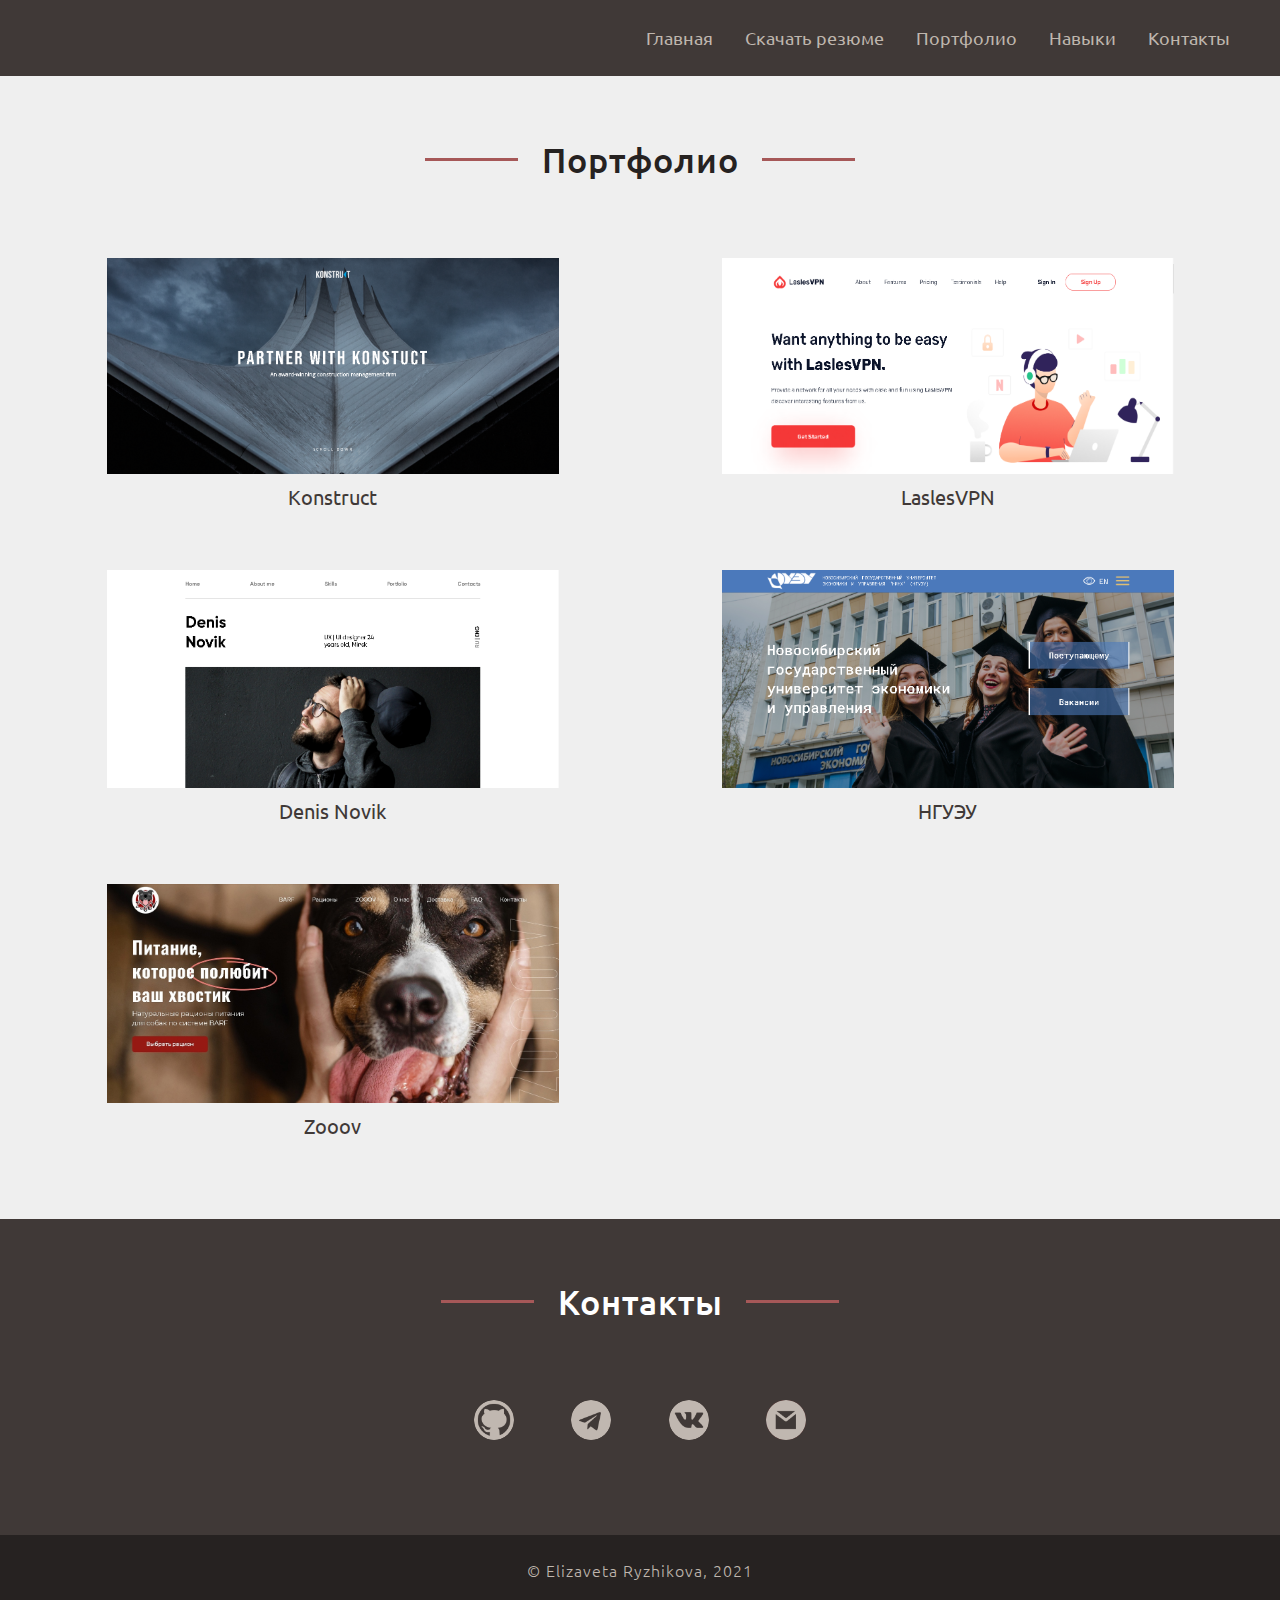
==== portfolio.html @ cae69154 "update3" ====
<!DOCTYPE html>
<html lang="en">

<head>
	<meta charset="UTF-8">
	<meta http-equiv="X-UA-Compatible" content="IE=edge">
	<meta name="viewport" content="width=device-width, initial-scale=1.0">

	<link rel="preconnect" href="https://fonts.googleapis.com">
	<link rel="preconnect" href="https://fonts.gstatic.com" crossorigin>
	<link href="https://fonts.googleapis.com/css2?family=Ubuntu:wght@300;400;500;700&display=swap" rel="stylesheet">
	<link rel="stylesheet" href="css/style.css">
	<link rel="stylesheet" href="css/portfolio.css">
	<link rel="shortcut icon" href="img/icon/icon.ico" type="image/x-icon">

	<meta property="og:title" content="Елизавета Рыжикова">
	<meta property="og:url" content="https://jelsey1967.github.io/portfolio/">
	<meta property="og:description" content="Личный сайт и портфолио">
	<meta property="og:image" content="img/bg.png">

	<script src="https://ajax.googleapis.com/ajax/libs/jquery/3.6.0/jquery.min.js"></script>

	<title>Elizaveta Ryzhikova | Portfolio</title>
</head>

<body>

	<!-- header -->
	<header class="header">
		<div class="container">
			<div class="header__body">
				<div class="header__nav">
					<a href="index.html" class="header__link">Главная</a>
					<a href="Резюме.pdf" class="header__link" download="Резюме.pdf">Скачать резюме</a>
					<a href="portfolio.html" class="header__link">Портфолио</a>
					<a href="#skills" class="header__link">Навыки</a>
					<a href="#contact" class="header__link">Контакты</a>
				</div>
				<div class="header__burger">
					<span></span>
				</div>
			</div>
		</div>
	</header>

	<section class="portfolio">
		<div class="container">
			<div class="portfolio__body">
				<h1 class="portfolio__title title">Портфолио</h1>
				<div class="portfolio__list">
					<a href="https://jelsey1967.github.io/Konstruct/" class="portfolio__item">
						<img src="img/project1.png" alt="" class="portfolio__image">
						<p class="portfolio__label">Konstruct</p>
					</a>
					<a href="https://jelsey1967.github.io/LaslesVPN/" class="portfolio__item">
						<img src="img/project2.png" alt="" class="portfolio__image">
						<p class="portfolio__label">LaslesVPN</p>
					</a>
					<a href="https://jelsey1967.github.io/DenisNovik/" class="portfolio__item">
						<img src="img/project3.png" alt="" class="portfolio__image">
						<p class="portfolio__label">Denis Novik</p>
					</a>
					<a href="https://jelsey1967.github.io/Nsuem-fqw/" class="portfolio__item">
						<img src="img/project4.png" alt="" class="portfolio__image">
						<p class="portfolio__label">НГУЭУ</p>
					</a>
					<a href="https://jelsey1967.github.io/Zooov/" class="portfolio__item">
						<img src="img/project5.jpg" alt="" class="portfolio__image">
						<p class="portfolio__label">Zooov</p>
					</a>
				</div>
			</div>
		</div>
	</section>

	<!-- footer -->
	<footer class="footer">
		<!-- contact info -->
		<div class="footer__contact contact" id="contact">
			<div class="container">
				<div class="contact__body">
					<h2 class="contact__title title">Контакты</h2>
					<div class="contact__list">
						<a href="https://github.com/jelsey1967" class="contact__link"><img src="img/icon/github.png"
								alt="github"></a>
						<a href="https://t.me/Jelsey1967" class="contact__link"><img src="img/icon/telegram.png"
								alt="telegram"></a>
						<a href="https://vk.com/drunk.rabbit" class="contact__link"><img src="img/icon/vk-social-logotype.png"
								alt="vkontacte"></a>
						<p class="contact__link gmail-link">
							<span class="gmail">elizaveta.ryzikova21@gmail.com</span>
							<img src="img/icon/gmail.png" alt="gmail">
						</p>
					</div>
				</div>
			</div>
		</div>
		<p class="footer__copyright">© Elizaveta Ryzhikova, 2021</p>
	</footer>

	<script src="script.js"></script>

</body>
</html>
---- css/style.css ----
*,
*::before,
*::after {
  margin: 0;
  padding: 0;
  text-decoration: none;
  list-style: none;
  border: none;
  outline: none;
  -webkit-box-sizing: border-box;
          box-sizing: border-box;
  font-family: "Ubuntu", sans-serif;
}

.container {
  max-width: 1180px;
  margin: 0 auto;
  height: 100%;
}

@media (max-width: 1190px) {
  .container {
    padding: 0 20px;
  }
}

.title {
  display: inline-block;
  color: #262221;
  font-weight: 500;
  font-size: calc(20px + 16 * ((100vw - 320px) / (1440 - 320)));
  letter-spacing: 1px;
  position: relative;
  height: 46px;
  margin-bottom: calc(40px + 40 * ((100vw - 320px) / (1440 - 320)));
}

.title::before {
  content: "";
  position: absolute;
  top: calc(13px + 8.5 * ((100vw - 320px) / (1440 - 320)));
  left: calc(-65px - 60 * ((100vw - 320px) / (1440 - 320)));
  width: calc(50px + 50 * ((100vw - 320px) / (1440 - 320)));
  height: 3px;
  background-color: #a65858;
}

.title::after {
  content: "";
  position: absolute;
  top: calc(13px + 8.5 * ((100vw - 320px) / (1440 - 320)));
  right: calc(-65px - 60 * ((100vw - 320px) / (1440 - 320)));
  width: calc(50px + 50 * ((100vw - 320px) / (1440 - 320)));
  height: 3px;
  background-color: #a65858;
}

.header {
  width: 100%;
  height: calc(50px + 30 * ((100vw - 320px) / (1440 - 320)));
  background-color: transparent;
  position: absolute;
  top: 0;
  left: 0;
  z-index: 10;
}

.header__body {
  width: 100%;
  height: 100%;
  display: -webkit-box;
  display: -ms-flexbox;
  display: flex;
  -webkit-box-pack: end;
      -ms-flex-pack: end;
          justify-content: flex-end;
  -webkit-box-align: center;
      -ms-flex-align: center;
          align-items: center;
}

.header__link {
  font-size: 18px;
  font-weight: 400;
  color: #bfb6ae;
  padding-bottom: 2px;
  -webkit-transition: all 0.2s ease;
  transition: all 0.2s ease;
}

.header__link:hover {
  color: #a65858;
  border-bottom: 1px solid #a65858;
}

.header__link + .header__link {
  margin-left: 28px;
}

.header__burger {
  display: none;
  cursor: pointer;
}

.header__burger.active::before {
  -webkit-transform: rotate(45deg);
          transform: rotate(45deg);
  top: 9px;
  background-color: #403937;
}

.header__burger.active::after {
  -webkit-transform: rotate(-45deg);
          transform: rotate(-45deg);
  bottom: 9px;
  background-color: #403937;
}

.header__burger.active span {
  -webkit-transform: scale(0);
          transform: scale(0);
  background-color: #403937;
}

@media (max-width: 767px) {
  body.lock {
    overflow: hidden;
  }
  .header__burger {
    display: block;
    position: relative;
    height: 20px;
    width: 30px;
    z-index: 4;
  }
  .header__burger::before,
  .header__burger::after {
    content: "";
    background-color: #fff;
    position: absolute;
    width: 100%;
    height: 2px;
    left: 0;
    -webkit-transition: all 0.5s ease 0s;
    transition: all 0.5s ease 0s;
  }
  .header__burger::before {
    top: 0;
  }
  .header__burger::after {
    bottom: 0;
  }
  .header__burger span {
    position: absolute;
    background-color: #fff;
    height: 2px;
    width: 100%;
    left: 0;
    top: 9px;
    -webkit-transition: all 0.5s ease 0s;
    transition: all 0.5s ease 0s;
  }
  .header__nav {
    display: -webkit-box;
    display: -ms-flexbox;
    display: flex;
    -webkit-box-orient: vertical;
    -webkit-box-direction: normal;
        -ms-flex-direction: column;
            flex-direction: column;
    -webkit-box-pack: center;
        -ms-flex-pack: center;
            justify-content: center;
    position: fixed;
    top: 0;
    right: -100%;
    width: 100%;
    height: 100%;
    overflow: auto;
    background-color: #efefef;
    padding: 70px 10px 20px 10px;
    -webkit-transition: all 1s;
    transition: all 1s;
  }
  .header__nav.active {
    right: 0;
  }
  .header__link + .header__link {
    margin-left: 0;
  }
  .header__link {
    color: #262221;
    font-size: 25px;
    margin: 0 0 40px 0;
  }
}

.main {
  background-image: url("../img/bg.jpg");
  background-size: cover;
  background-position: top;
  background-repeat: no-repeat;
  height: 100vh;
  z-index: 1;
}

.main__body {
  height: 100%;
  width: 100%;
  display: -webkit-box;
  display: -ms-flexbox;
  display: flex;
  -webkit-box-orient: vertical;
  -webkit-box-direction: normal;
      -ms-flex-direction: column;
          flex-direction: column;
  -webkit-box-pack: center;
      -ms-flex-pack: center;
          justify-content: center;
  position: relative;
}

.main__title {
  color: #fff;
  font-size: calc(30px + 18 * ((100vw - 320px) / (1440 - 320)));
  font-weight: 700;
  letter-spacing: 1px;
  margin-bottom: 16px;
}

.main__subtitle {
  color: #bfb6ae;
  font-size: calc(20px + 4 * ((100vw - 320px) / (1440 - 320)));
  font-weight: 500;
  letter-spacing: 1px;
  margin-bottom: 50px;
}

.main__buttons {
  display: -webkit-box;
  display: -ms-flexbox;
  display: flex;
}

@media (max-width: 425px) {
  .main__buttons {
    -webkit-box-orient: vertical;
    -webkit-box-direction: normal;
        -ms-flex-direction: column;
            flex-direction: column;
  }
}

.main__button {
  width: 243px;
  height: 70px;
  border-radius: 50px;
  border: 2px solid #a65858;
  display: -webkit-box;
  display: -ms-flexbox;
  display: flex;
  -webkit-box-align: center;
      -ms-flex-align: center;
          align-items: center;
  -webkit-box-pack: center;
      -ms-flex-pack: center;
          justify-content: center;
  font-size: 18px;
  font-weight: 400;
  letter-spacing: 1px;
  color: #fff;
  -webkit-transition: all 0.2s;
  transition: all 0.2s;
}

@media (max-width: 425px) {
  .main__button {
    width: 100%;
  }
}

.main__contact-button {
  margin-right: 39px;
}

.main__contact-button:hover {
  background-color: #a65858;
}

@media (max-width: 425px) {
  .main__contact-button {
    margin: 0 0 15px 0;
  }
}

.main__portfolio-button {
  background-color: #a65858;
}

.main__scroll-down {
  position: absolute;
  bottom: 50px;
  left: 45%;
  width: 40px;
  height: 40px;
  opacity: 0.5;
  -webkit-transition: opacity 0.2s;
  transition: opacity 0.2s;
}

.main__scroll-down:hover {
  opacity: 1;
}

.main__scroll-down img {
  width: 100%;
  height: 100%;
}

.works {
  background-color: #efefef;
  padding: 62px 0 22px 0;
}

.works__body {
  display: -webkit-box;
  display: -ms-flexbox;
  display: flex;
  -webkit-box-orient: vertical;
  -webkit-box-direction: normal;
      -ms-flex-direction: column;
          flex-direction: column;
  -webkit-box-align: center;
      -ms-flex-align: center;
          align-items: center;
}

.works__list {
  width: 100%;
  display: -webkit-box;
  display: -ms-flexbox;
  display: flex;
  -webkit-box-pack: center;
      -ms-flex-pack: center;
          justify-content: center;
  margin-bottom: 63px;
}

@media (max-width: 500px) {
  .works__list {
    -webkit-box-orient: vertical;
    -webkit-box-direction: normal;
        -ms-flex-direction: column;
            flex-direction: column;
    -webkit-box-align: center;
        -ms-flex-align: center;
            align-items: center;
    -webkit-box-pack: center;
        -ms-flex-pack: center;
            justify-content: center;
  }
}

.works__project {
  width: calc(200px + 150 * ((100vw - 768px) / (1440 - 768)));
  height: calc(200px + 150 * ((100vw - 768px) / (1440 - 768)));
  background-position: center;
  background-repeat: no-repeat;
  background-size: cover;
}

.works__project:nth-child(1) {
  background-image: url("../img/project1.png");
}

.works__project:nth-child(2) {
  background-image: url("../img/project2.png");
}

.works__project:nth-child(3) {
  background-image: url("../img/project3.png");
}

@media (max-width: 500px) {
  .works__project {
    width: 300px;
    height: 300px;
  }
}

.works__project:not(:last-child) {
  margin: 0 25px 0 0;
}

@media (max-width: 500px) {
  .works__project:not(:last-child) {
    margin: 0 0 20px 0;
  }
}

.works__more {
  color: #403937;
  font-size: 18px;
  font-weight: 400;
  letter-spacing: 1px;
  -webkit-transition: border 0.2s;
  transition: border 0.2s;
  padding-bottom: 2px;
  border-bottom: 1px solid transparent;
}

.works__more:hover {
  border-bottom: 1px solid #403937;
}

.skills {
  padding: 62px 0 70px 0;
}

.skills__body {
  width: 100%;
  height: 100%;
  display: -webkit-box;
  display: -ms-flexbox;
  display: flex;
  -webkit-box-orient: vertical;
  -webkit-box-direction: normal;
      -ms-flex-direction: column;
          flex-direction: column;
}

.skills__title {
  -ms-flex-item-align: center;
      -ms-grid-row-align: center;
      align-self: center;
}

.slider {
  width: 100%;
  height: calc(200px + 100 * ((100vw - 320px) / (1440 - 320)));
  display: -webkit-box;
  display: -ms-flexbox;
  display: flex;
  -webkit-box-pack: justify;
      -ms-flex-pack: justify;
          justify-content: space-between;
  -webkit-box-align: center;
      -ms-flex-align: center;
          align-items: center;
}

.slider__prev, .slider__next {
  width: calc(20px + 30 * ((100vw - 320px) / (1440 - 320)));
  height: calc(20px + 30 * ((100vw - 320px) / (1440 - 320)));
  cursor: pointer;
}

.slider__prev {
  -webkit-transform: rotate(-180deg);
          transform: rotate(-180deg);
}

.slider__body {
  width: 60%;
  height: 100%;
  display: -webkit-box;
  display: -ms-flexbox;
  display: flex;
  -webkit-box-pack: justify;
      -ms-flex-pack: justify;
          justify-content: space-between;
  -webkit-box-align: center;
      -ms-flex-align: center;
          align-items: center;
}

@media (max-width: 500px) {
  .slider__body {
    width: 100%;
    -webkit-box-pack: center;
        -ms-flex-pack: center;
            justify-content: center;
  }
}

.slider__prev-slide, .slider__next-slide {
  height: calc(50px + 100 * ((100vw - 320px) / (1440 - 320)));
  width: calc(50px + 100 * ((100vw - 320px) / (1440 - 320)));
  display: -webkit-box;
  display: -ms-flexbox;
  display: flex;
  -webkit-box-orient: vertical;
  -webkit-box-direction: normal;
      -ms-flex-direction: column;
          flex-direction: column;
  -webkit-box-align: center;
      -ms-flex-align: center;
          align-items: center;
  -webkit-box-pack: center;
      -ms-flex-pack: center;
          justify-content: center;
}

.slider__prev-slide img, .slider__next-slide img {
  width: calc(45px + 100 * ((100vw - 320px) / (1440 - 320)));
  height: calc(45px + 100 * ((100vw - 320px) / (1440 - 320)));
}

.slider__prev-slide p, .slider__next-slide p {
  color: #403937;
  font-size: 20px;
  font-weight: 400;
  margin-top: 15px;
}

.slider__main-slide {
  height: calc(100px + 150 * ((100vw - 320px) / (1440 - 320)));
  width: calc(100px + 150 * ((100vw - 320px) / (1440 - 320)));
  display: -webkit-box;
  display: -ms-flexbox;
  display: flex;
  -webkit-box-orient: vertical;
  -webkit-box-direction: normal;
      -ms-flex-direction: column;
          flex-direction: column;
  -webkit-box-align: center;
      -ms-flex-align: center;
          align-items: center;
  -webkit-box-pack: center;
      -ms-flex-pack: center;
          justify-content: center;
  margin: 0 10px;
}

.slider__main-slide img {
  width: calc(80px + 120 * ((100vw - 320px) / (1440 - 320)));
  height: calc(80px + 120 * ((100vw - 320px) / (1440 - 320)));
}

.slider__main-slide p {
  color: #403937;
  font-size: 20px;
  font-weight: 400;
  margin-top: 15px;
}

.footer__body {
  display: -webkit-box;
  display: -ms-flexbox;
  display: flex;
  -webkit-box-orient: vertical;
  -webkit-box-direction: normal;
      -ms-flex-direction: column;
          flex-direction: column;
}

.footer__copyright {
  background-color: #262221;
  width: 100%;
  height: 70px;
  display: -webkit-box;
  display: -ms-flexbox;
  display: flex;
  -webkit-box-align: center;
      -ms-flex-align: center;
          align-items: center;
  -webkit-box-pack: center;
      -ms-flex-pack: center;
          justify-content: center;
  color: #bfb6ae;
  font-size: 16px;
  font-weight: 300;
  letter-spacing: 1px;
}

.contact {
  background-color: #403937;
  padding-top: calc(50px + 13 * ((100vw - 320px) / (1440 - 320)));
  padding-bottom: calc(50px + 53 * ((100vw - 320px) / (1440 - 320)));
}

.contact__body {
  display: -webkit-box;
  display: -ms-flexbox;
  display: flex;
  -webkit-box-orient: vertical;
  -webkit-box-direction: normal;
      -ms-flex-direction: column;
          flex-direction: column;
  -webkit-box-align: center;
      -ms-flex-align: center;
          align-items: center;
}

.contact__title {
  color: #fff;
}

.contact__list {
  display: -webkit-box;
  display: -ms-flexbox;
  display: flex;
  -webkit-box-pack: justify;
      -ms-flex-pack: justify;
          justify-content: space-between;
}

@media (max-width: 730px) {
  .contact__list {
    -webkit-box-orient: vertical;
    -webkit-box-direction: normal;
        -ms-flex-direction: column;
            flex-direction: column;
  }
}

@media (max-width: 500px) {
  .contact__list {
    -ms-flex-item-align: start;
        align-self: flex-start;
  }
}

.contact__link {
  position: relative;
  width: 40px;
  height: 40px;
  -webkit-transition: -webkit-filter 0.2s;
  transition: -webkit-filter 0.2s;
  transition: filter 0.2s;
  transition: filter 0.2s, -webkit-filter 0.2s;
  cursor: pointer;
}

.contact__link img {
  width: 100%;
  height: 100%;
  border-radius: 50%;
  background-color: #403937;
  position: relative;
  z-index: 2;
}

.contact__link:hover img {
  -webkit-filter: brightness(120%);
          filter: brightness(120%);
}

.contact__link + .contact__link {
  margin-left: calc(30px + 32 * ((100vw - 320px) / (1440 - 320)));
}

@media (max-width: 730px) {
  .contact__link + .contact__link {
    margin: 20px 0 0 0;
  }
}

.contact .gmail {
  content: "jelsey1967@gmail.com";
  position: absolute;
  display: -webkit-box;
  display: -ms-flexbox;
  display: flex;
  -webkit-box-align: center;
      -ms-flex-align: center;
          align-items: center;
  -webkit-box-pack: end;
      -ms-flex-pack: end;
          justify-content: flex-end;
  top: 0;
  left: 0;
  width: 40px;
  height: 40px;
  padding-right: 10px;
  border-radius: 50px;
  z-index: 1;
  background-color: #a65858;
  color: #efefef;
  overflow: hidden;
  -webkit-transition: width 0.2s;
  transition: width 0.2s;
}

.contact .gmail-active {
  width: 250px;
}
---- css/portfolio.css ----
.header {
  background-color: #403937;
}

.portfolio {
  padding: 62px 0 70px 0;
  margin-top: calc(50px + 30 * ((100vw - 320px) / (1440 - 320)));
  background-color: #efefef;
}

.portfolio__body {
  display: -webkit-box;
  display: -ms-flexbox;
  display: flex;
  -webkit-box-orient: vertical;
  -webkit-box-direction: normal;
      -ms-flex-direction: column;
          flex-direction: column;
  -webkit-box-align: center;
      -ms-flex-align: center;
          align-items: center;
  width: 100%;
  height: 100%;
}

.portfolio__list {
  width: 100%;
  display: -ms-grid;
  display: grid;
  -ms-grid-columns: (1fr)[2];
      grid-template-columns: repeat(2, 1fr);
  grid-row-gap: 50px;
  grid-column-gap: 50px;
  justify-items: center;
}

@media (max-width: 500px) {
  .portfolio__list {
    -ms-grid-columns: 1fr;
        grid-template-columns: 1fr;
  }
}

.portfolio__item {
  width: 80%;
  display: -webkit-box;
  display: -ms-flexbox;
  display: flex;
  -webkit-box-orient: vertical;
  -webkit-box-direction: normal;
      -ms-flex-direction: column;
          flex-direction: column;
  -ms-flex-pack: distribute;
      justify-content: space-around;
}

.portfolio__image {
  width: 100%;
  height: 100%;
}

.portfolio__label {
  text-align: center;
  font-size: 20px;
  font-weight: 400;
  color: #403937;
  margin: 10px 0;
}
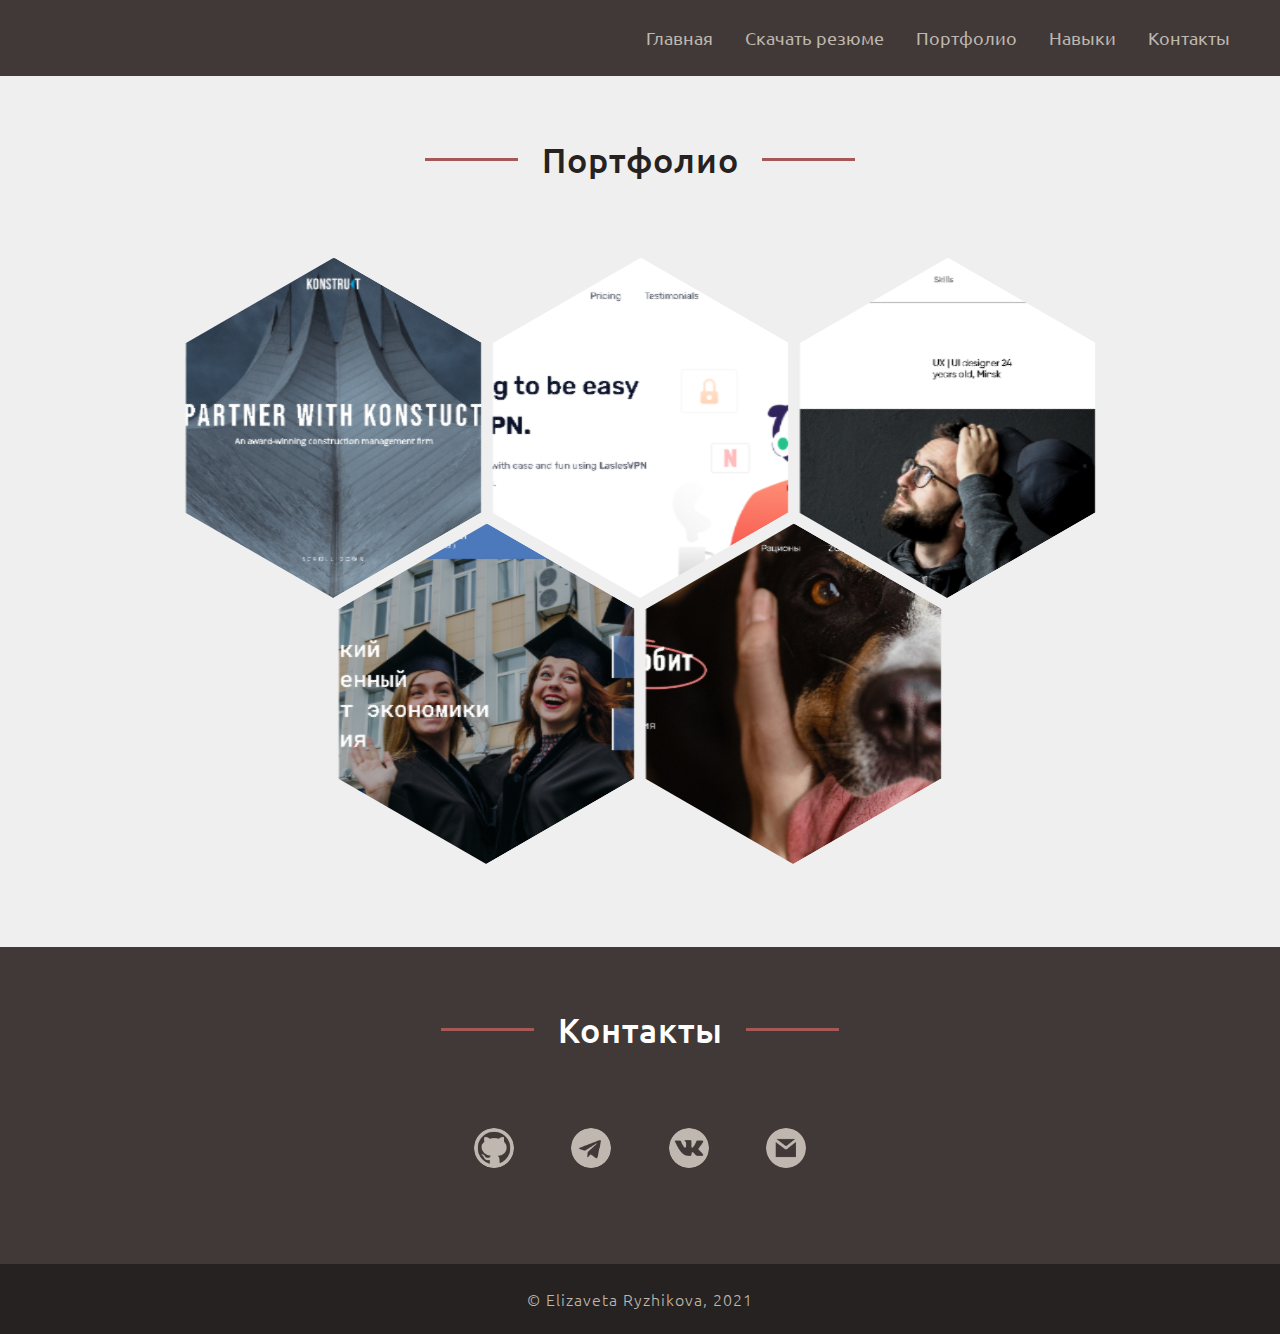
==== commit 0d7d4483: "add hexagons" ====
--- a/portfolio.html
+++ b/portfolio.html
@@ -12,6 +12,7 @@
 	<link rel="stylesheet" href="css/style.css">
 	<link rel="stylesheet" href="css/portfolio.css">
 	<link rel="shortcut icon" href="img/icon/icon.ico" type="image/x-icon">
+	<link rel="stylesheet" type="text/css" href="css/hexagons.css">
 
 	<meta property="og:title" content="Елизавета Рыжикова">
 	<meta property="og:url" content="https://jelsey1967.github.io/portfolio/">
@@ -47,28 +48,48 @@
 		<div class="container">
 			<div class="portfolio__body">
 				<h1 class="portfolio__title title">Портфолио</h1>
-				<div class="portfolio__list">
-					<a href="https://jelsey1967.github.io/Konstruct/" class="portfolio__item">
-						<img src="img/project1.png" alt="" class="portfolio__image">
-						<p class="portfolio__label">Konstruct</p>
-					</a>
-					<a href="https://jelsey1967.github.io/LaslesVPN/" class="portfolio__item">
-						<img src="img/project2.png" alt="" class="portfolio__image">
-						<p class="portfolio__label">LaslesVPN</p>
-					</a>
-					<a href="https://jelsey1967.github.io/DenisNovik/" class="portfolio__item">
-						<img src="img/project3.png" alt="" class="portfolio__image">
-						<p class="portfolio__label">Denis Novik</p>
-					</a>
-					<a href="https://jelsey1967.github.io/Nsuem-fqw/" class="portfolio__item">
-						<img src="img/project4.png" alt="" class="portfolio__image">
-						<p class="portfolio__label">НГУЭУ</p>
-					</a>
-					<a href="https://jelsey1967.github.io/Zooov/" class="portfolio__item">
-						<img src="img/project5.jpg" alt="" class="portfolio__image">
-						<p class="portfolio__label">Zooov</p>
-					</a>
-				</div>
+				<ul id="hexGrid">
+					<li class="hex">
+						<div class="hexIn">
+							<a class="hexLink" href="https://jelsey1967.github.io/Konstruct/">
+								<img src="img/project1.png" alt=" " />
+								<h1>Konstruct</h1>
+							</a>
+						</div>
+					</li>
+					<li class="hex">
+						<div class="hexIn">
+							<a class="hexLink" href="https://jelsey1967.github.io/LaslesVPN/">
+								<img src="img/project2.png" alt=" " />
+								<h1>LaslesVPN</h1>
+							</a>
+						</div>
+					</li>
+					<li class="hex">
+						<div class="hexIn">
+							<a class="hexLink" href="https://jelsey1967.github.io/DenisNovik/">
+								<img src="img/project3.png" alt=" " />
+								<h1>Denis Novik</h1>
+							</a>
+						</div>
+					</li>
+					<li class="hex">
+						<div class="hexIn">
+							<a class="hexLink" href="https://jelsey1967.github.io/Nsuem-fqw/">
+								<img src="img/project4.png" alt=" " />
+								<h1>НГУЭУ</h1>
+							</a>
+						</div>
+					</li>
+					<li class="hex">
+						<div class="hexIn">
+							<a class="hexLink" href="https://jelsey1967.github.io/Zooov/">
+								<img src="img/project5.jpg" alt=" " />
+								<h1>Zooov</h1>
+							</a>
+						</div>
+					</li>
+				</ul>
 			</div>
 		</div>
 	</section>
@@ -101,4 +122,5 @@
 	<script src="script.js"></script>
 
 </body>
-</html>
+
+</html>--- a/css/style.css
+++ b/css/style.css
@@ -59,10 +59,12 @@
   width: 100%;
   height: calc(50px + 30 * ((100vw - 320px) / (1440 - 320)));
   background-color: transparent;
-  position: absolute;
+  position: fixed;
   top: 0;
   left: 0;
-  z-index: 10;
+  z-index: 13;
+  -webkit-transition: all 0.2s;
+  transition: all 0.2s;
 }
 
 .header__body {
@@ -120,6 +122,11 @@
   -webkit-transform: scale(0);
           transform: scale(0);
   background-color: #403937;
+}
+
+.header.scrolled {
+  background-color: #403937;
+  height: calc(40px + 20 * ((100vw - 320px) / (1440 - 320)));
 }
 
 @media (max-width: 767px) {
@@ -196,7 +203,7 @@
 }
 
 .main {
-  background-image: url("../img/bg.jpg");
+  background-image: url("../img/bg.webp");
   background-size: cover;
   background-position: top;
   background-repeat: no-repeat;
@@ -299,13 +306,15 @@
 
 .main__scroll-down {
   position: absolute;
-  bottom: 50px;
+  bottom: 45px;
   left: 45%;
   width: 40px;
   height: 40px;
   opacity: 0.5;
   -webkit-transition: opacity 0.2s;
   transition: opacity 0.2s;
+  -webkit-animation: scrollDown 1s ease 1s infinite alternate;
+          animation: scrollDown 1s ease 1s infinite alternate;
 }
 
 .main__scroll-down:hover {
@@ -315,6 +324,24 @@
 .main__scroll-down img {
   width: 100%;
   height: 100%;
+}
+
+@-webkit-keyframes scrollDown {
+  0% {
+    bottom: 45px;
+  }
+  100% {
+    bottom: 75px;
+  }
+}
+
+@keyframes scrollDown {
+  0% {
+    bottom: 45px;
+  }
+  100% {
+    bottom: 75px;
+  }
 }
 
 .works {
@@ -683,5 +710,5 @@
 }
 
 .contact .gmail-active {
-  width: 250px;
-}
+  width: 270px;
+}
--- a/css/hexagons.css
+++ b/css/hexagons.css
@@ -0,0 +1,101 @@
+#hexGrid {
+  display: flex;
+  justify-content: center;
+  flex-wrap: wrap;
+  width: 100%;
+  margin: 0 auto;
+  overflow: hidden;
+  font-size: 15px;
+  list-style-type: none;
+  padding-bottom: 7.4%
+}
+.hex {
+  position: relative;
+  visibility:hidden;
+  outline:1px solid transparent; /* fix for jagged edges in FF on hover transition */
+  width: 26%; /* = 100 / 3 */
+}
+.hex::after{
+  content:'';
+  display:block;
+  padding-bottom: 86.602%;  /* =  100 / tan(60) * 1.5 */
+}
+.hex:nth-child(5n+4){ /* first hexagon of even rows */
+   margin-left: 0%;  /* = width of .hex / 2  to indent even rows */
+}
+.hexIn{
+  position: absolute;
+  width:96%;
+  padding-bottom: 110.851%; /* =  width / sin(60) */
+  margin:0 2%;
+  overflow: hidden;
+  visibility: hidden;
+  outline:1px solid transparent; /* fix for jagged edges in FF on hover transition */
+  -webkit-transform: rotate3d(0,0,1,-60deg) skewY(30deg);
+      -ms-transform: rotate3d(0,0,1,-60deg) skewY(30deg);
+          transform: rotate3d(0,0,1,-60deg) skewY(30deg);
+}
+.hexIn * {
+  position: absolute;
+  visibility: visible;
+  outline:1px solid transparent; /* fix for jagged edges in FF on hover transition */
+}
+.hexLink {
+    display:block;
+    width: 100%;
+    height: 100%;
+    text-align: center;
+    color: #fff;
+    overflow: hidden;
+    -webkit-transform: skewY(-30deg) rotate3d(0,0,1,60deg);
+        -ms-transform: skewY(-30deg) rotate3d(0,0,1,60deg);
+            transform: skewY(-30deg) rotate3d(0,0,1,60deg);
+}
+
+/*** HEX CONTENT **********************************************************************/
+.hex img {
+  left: -100%;
+  right: -100%;
+  width: auto;
+  height: 100%;
+  margin: 0 auto;
+  -webkit-transform: rotate3d(0,0,0,0deg);
+      -ms-transform: rotate3d(0,0,0,0deg);
+          transform: rotate3d(0,0,0,0deg);
+}
+
+.hex h1{
+  width: 100%;
+  height: 100%;
+  padding: 5%;
+  box-sizing:border-box;
+  background-color: #a65858;
+  font-weight: 300;
+  -webkit-transition:  -webkit-transform .2s ease-out, opacity .3s ease-out;
+          transition:          transform .2s ease-out, opacity .3s ease-out;
+  bottom: 0%;
+  padding-top:50%;
+  font-weight: 500;
+  font-size: 1.5em;
+  z-index: 1;
+  -webkit-transform:translate3d(0,-100%,0);
+      -ms-transform:translate3d(0,-100%,0);
+          transform:translate3d(0,-100%,0);
+}
+.hex h1::after {
+  content: '';
+  position: absolute;
+  bottom: 40%;
+  left: 40%;
+  width: 20%;
+  text-align: center;
+  border-bottom: 1px solid #fff;
+}
+
+/*** HOVER EFFECT  **********************************************************************/
+.hexLink:hover h1,
+.hexLink:focus h1{
+  -webkit-transform:translate3d(0,0,0);
+      -ms-transform:translate3d(0,0,0);
+          transform:translate3d(0,0,0);
+}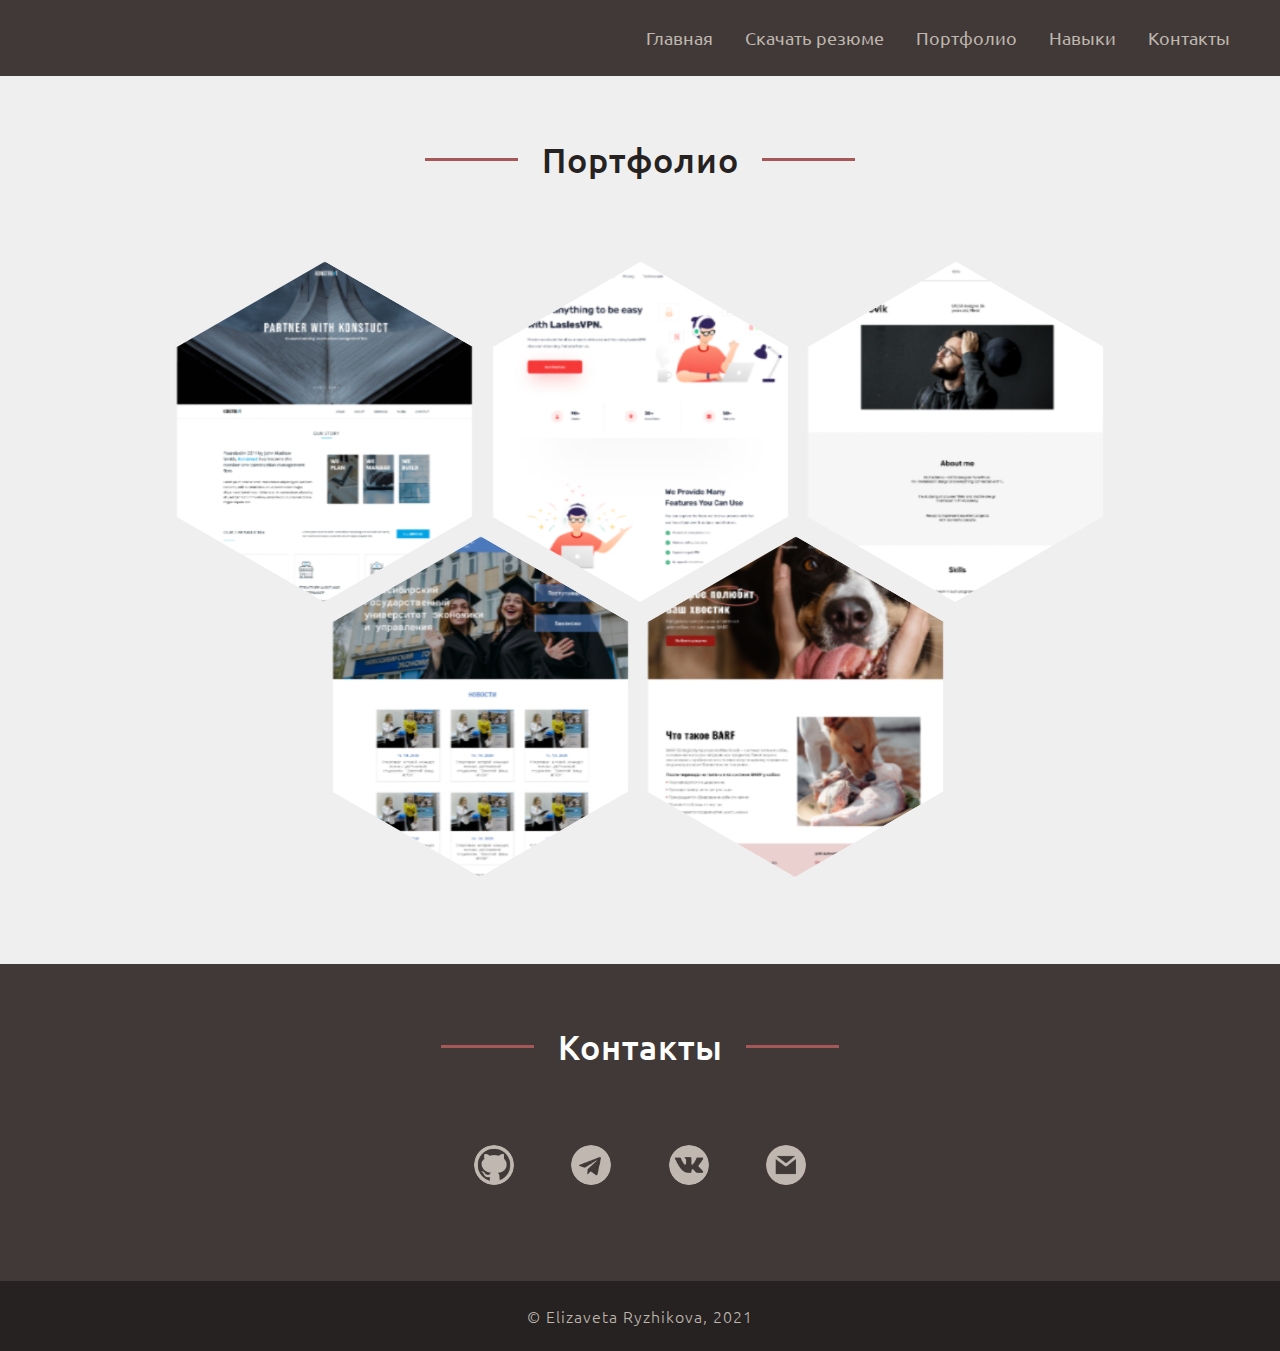
==== commit 625d7eba: "change pic" ====
--- a/portfolio.html
+++ b/portfolio.html
@@ -52,7 +52,7 @@
 					<li class="hex">
 						<div class="hexIn">
 							<a class="hexLink" href="https://jelsey1967.github.io/Konstruct/">
-								<img src="img/project1.png" alt=" " />
+								<img src="img/jelsey1967.github.io_Konstruct_.png" alt=" " />
 								<h1>Konstruct</h1>
 							</a>
 						</div>
@@ -60,7 +60,7 @@
 					<li class="hex">
 						<div class="hexIn">
 							<a class="hexLink" href="https://jelsey1967.github.io/LaslesVPN/">
-								<img src="img/project2.png" alt=" " />
+								<img src="img/jelsey1967.github.io_LaslesVPN_.png" alt=" " />
 								<h1>LaslesVPN</h1>
 							</a>
 						</div>
@@ -68,7 +68,7 @@
 					<li class="hex">
 						<div class="hexIn">
 							<a class="hexLink" href="https://jelsey1967.github.io/DenisNovik/">
-								<img src="img/project3.png" alt=" " />
+								<img src="img/jelsey1967.github.io_DenisNovik_.png" alt=" " />
 								<h1>Denis Novik</h1>
 							</a>
 						</div>
@@ -76,7 +76,7 @@
 					<li class="hex">
 						<div class="hexIn">
 							<a class="hexLink" href="https://jelsey1967.github.io/Nsuem-fqw/">
-								<img src="img/project4.png" alt=" " />
+								<img src="img/jelsey1967.github.io_Nsuem-fqw_.png" alt=" " />
 								<h1>НГУЭУ</h1>
 							</a>
 						</div>
@@ -84,7 +84,7 @@
 					<li class="hex">
 						<div class="hexIn">
 							<a class="hexLink" href="https://jelsey1967.github.io/Zooov/">
-								<img src="img/project5.jpg" alt=" " />
+								<img src="img/jelsey1967.github.io_Zooov_.png" alt=" " />
 								<h1>Zooov</h1>
 							</a>
 						</div>
--- a/css/style.css
+++ b/css/style.css
@@ -710,5 +710,5 @@
 }
 
 .contact .gmail-active {
-  width: 270px;
-}
+  width: 285px;
+}
--- a/css/hexagons.css
+++ b/css/hexagons.css
@@ -14,6 +14,7 @@
   visibility:hidden;
   outline:1px solid transparent; /* fix for jagged edges in FF on hover transition */
   width: 26%; /* = 100 / 3 */
+  margin: calc(0px + 5 * ((100vw - 320px) / (1440 - 320)));
 }
 .hex::after{
   content:'';
@@ -56,8 +57,8 @@
 .hex img {
   left: -100%;
   right: -100%;
-  width: auto;
-  height: 100%;
+  width: 100%;
+  /* height: 100%; */
   margin: 0 auto;
   -webkit-transform: rotate3d(0,0,0,0deg);
       -ms-transform: rotate3d(0,0,0,0deg);
@@ -76,7 +77,7 @@
   bottom: 0%;
   padding-top:50%;
   font-weight: 500;
-  font-size: 1.5em;
+  font-size: calc(10px + 20 * ((100vw - 320px) / (1440 - 320)));
   z-index: 1;
   -webkit-transform:translate3d(0,-100%,0);
       -ms-transform:translate3d(0,-100%,0);
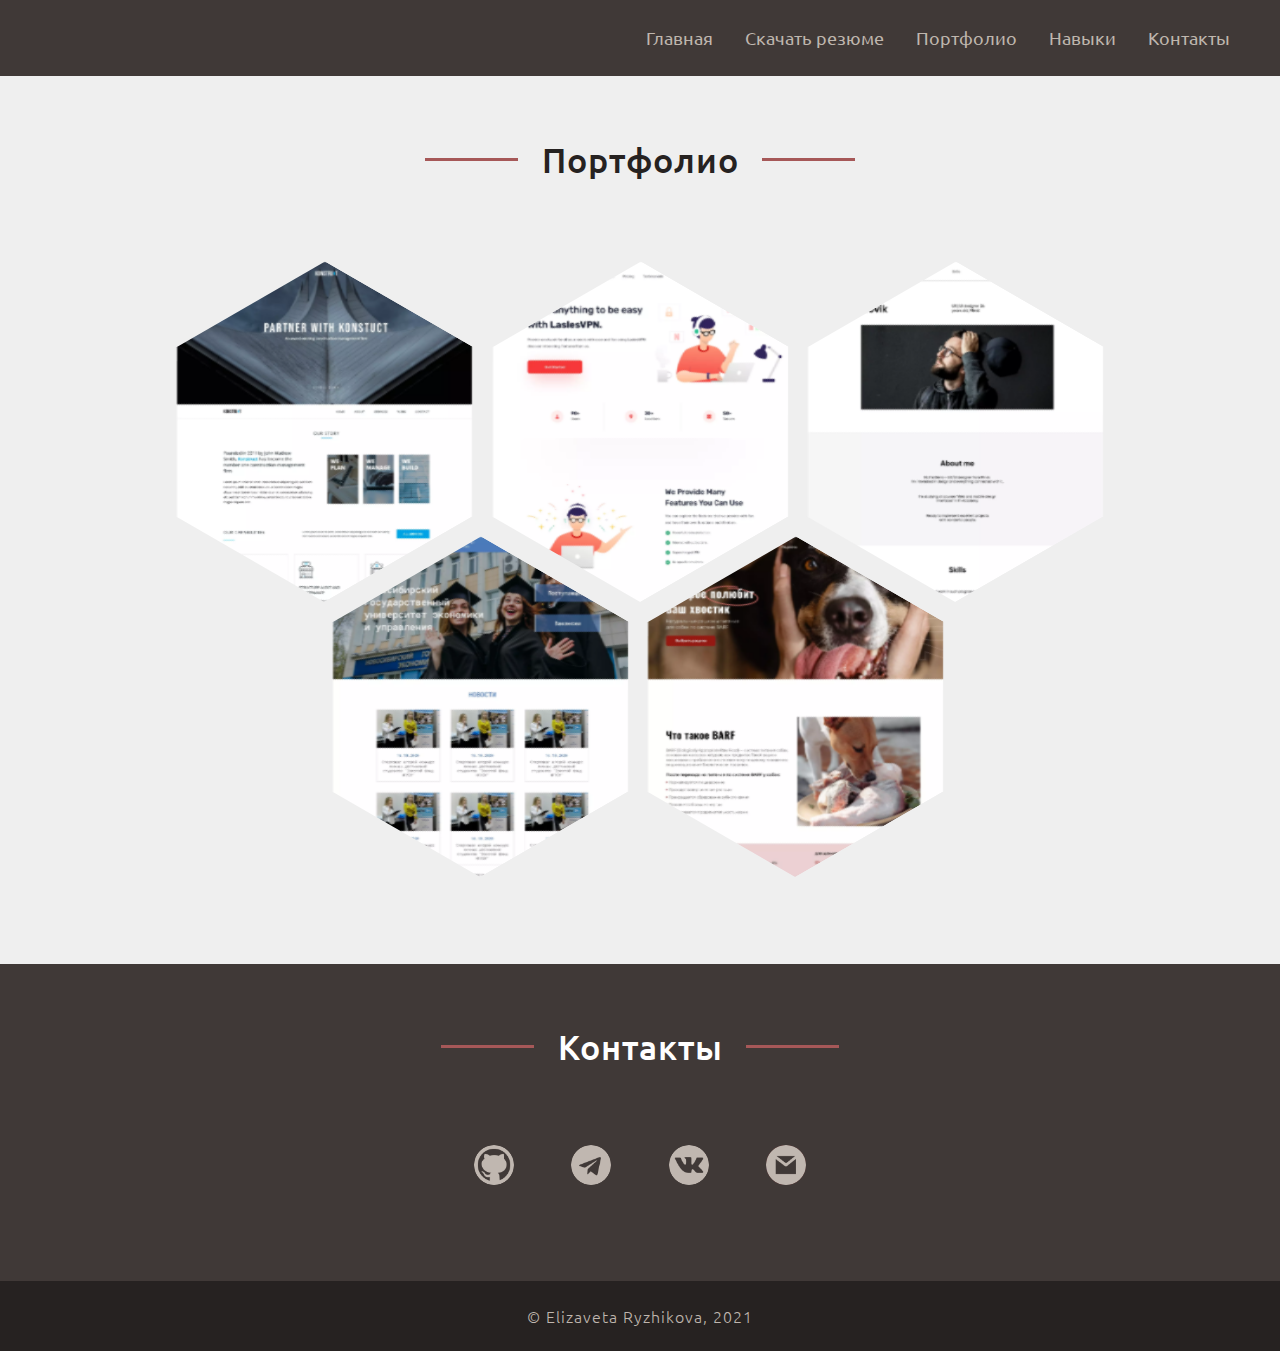
==== commit be15b757: "png to webp" ====
--- a/portfolio.html
+++ b/portfolio.html
@@ -52,7 +52,7 @@
 					<li class="hex">
 						<div class="hexIn">
 							<a class="hexLink" href="https://jelsey1967.github.io/Konstruct/">
-								<img src="img/jelsey1967.github.io_Konstruct_.png" alt=" " />
+								<img src="img/jelsey1967.github.io_Konstruct_.webp" alt=" " />
 								<h1>Konstruct</h1>
 							</a>
 						</div>
@@ -60,7 +60,7 @@
 					<li class="hex">
 						<div class="hexIn">
 							<a class="hexLink" href="https://jelsey1967.github.io/LaslesVPN/">
-								<img src="img/jelsey1967.github.io_LaslesVPN_.png" alt=" " />
+								<img src="img/jelsey1967.github.io_LaslesVPN_.webp" alt=" " />
 								<h1>LaslesVPN</h1>
 							</a>
 						</div>
@@ -68,7 +68,7 @@
 					<li class="hex">
 						<div class="hexIn">
 							<a class="hexLink" href="https://jelsey1967.github.io/DenisNovik/">
-								<img src="img/jelsey1967.github.io_DenisNovik_.png" alt=" " />
+								<img src="img/jelsey1967.github.io_DenisNovik_.webp" alt=" " />
 								<h1>Denis Novik</h1>
 							</a>
 						</div>
@@ -76,7 +76,7 @@
 					<li class="hex">
 						<div class="hexIn">
 							<a class="hexLink" href="https://jelsey1967.github.io/Nsuem-fqw/">
-								<img src="img/jelsey1967.github.io_Nsuem-fqw_.png" alt=" " />
+								<img src="img/jelsey1967.github.io_Nsuem-fqw_.webp" alt=" " />
 								<h1>НГУЭУ</h1>
 							</a>
 						</div>
@@ -84,7 +84,7 @@
 					<li class="hex">
 						<div class="hexIn">
 							<a class="hexLink" href="https://jelsey1967.github.io/Zooov/">
-								<img src="img/jelsey1967.github.io_Zooov_.png" alt=" " />
+								<img src="img/jelsey1967.github.io_Zooov_.webp" alt=" " />
 								<h1>Zooov</h1>
 							</a>
 						</div>
--- a/css/style.css
+++ b/css/style.css
@@ -391,21 +391,21 @@
 .works__project {
   width: calc(200px + 150 * ((100vw - 768px) / (1440 - 768)));
   height: calc(200px + 150 * ((100vw - 768px) / (1440 - 768)));
-  background-position: center;
+  background-position: top;
   background-repeat: no-repeat;
   background-size: cover;
 }
 
 .works__project:nth-child(1) {
-  background-image: url("../img/project1.png");
+  background-image: url("../img/jelsey1967.github.io_Zooov_.png");
 }
 
 .works__project:nth-child(2) {
-  background-image: url("../img/project2.png");
+  background-image: url("../img/jelsey1967.github.io_LaslesVPN_.png");
 }
 
 .works__project:nth-child(3) {
-  background-image: url("../img/project3.png");
+  background-image: url("../img/jelsey1967.github.io_Konstruct_.png");
 }
 
 @media (max-width: 500px) {
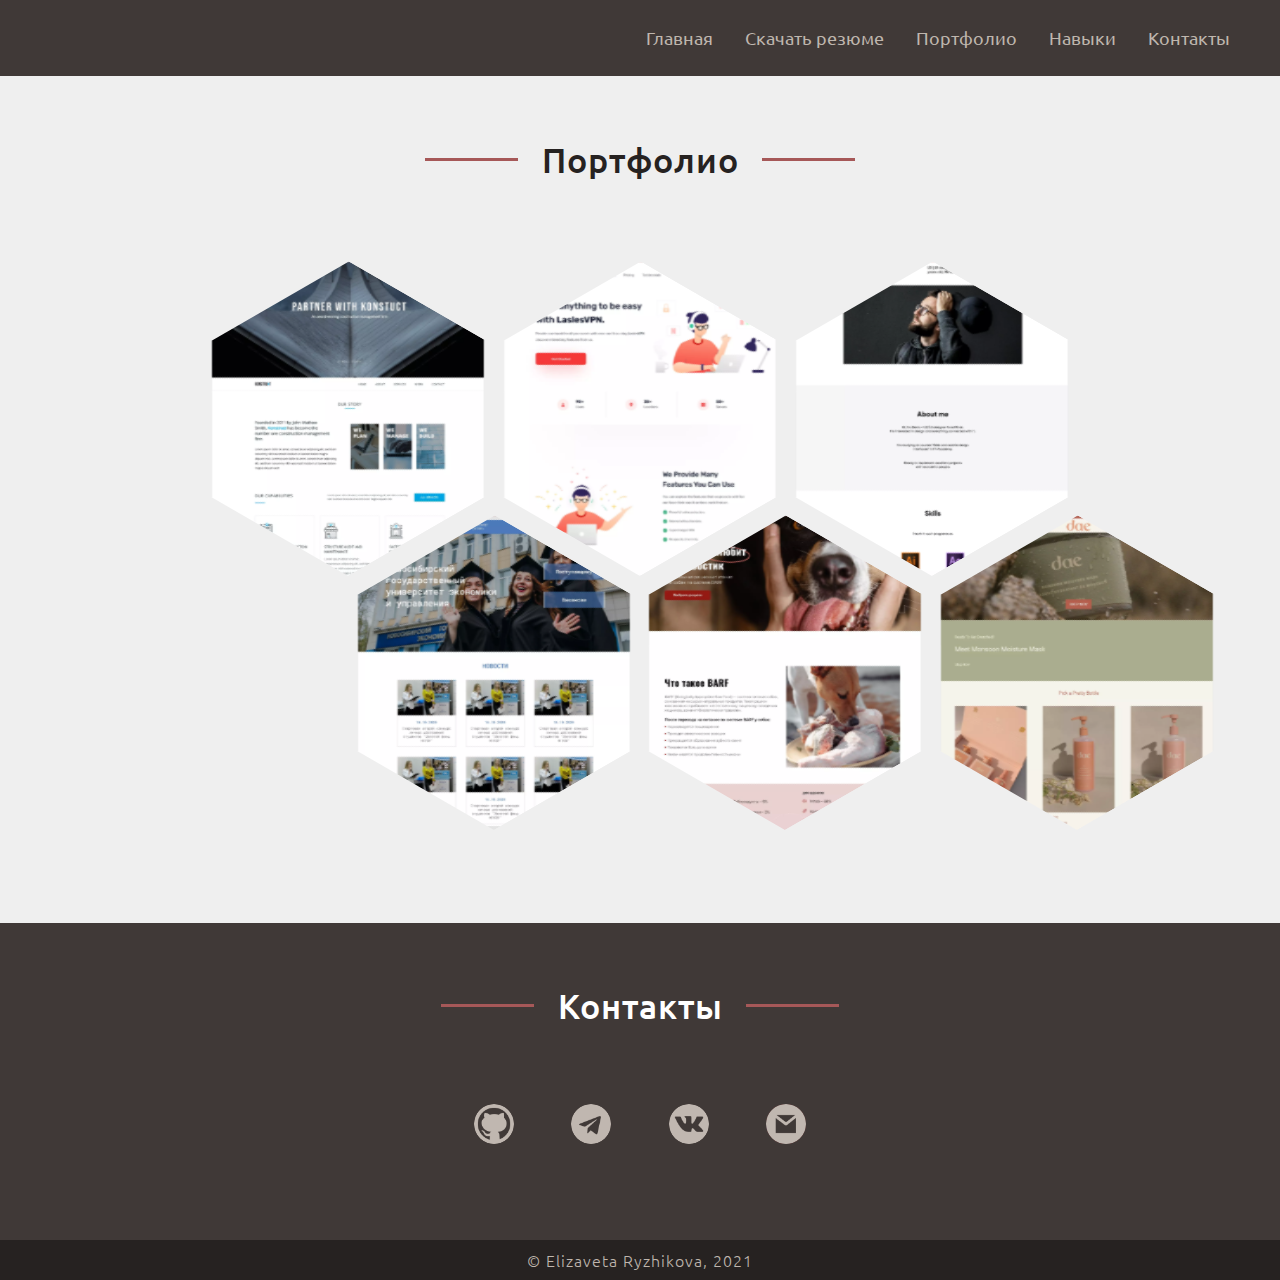
==== commit b3c04cd9: "add project" ====
--- a/portfolio.html
+++ b/portfolio.html
@@ -34,7 +34,7 @@
 					<a href="index.html" class="header__link">Главная</a>
 					<a href="Резюме.pdf" class="header__link" download="Резюме.pdf">Скачать резюме</a>
 					<a href="portfolio.html" class="header__link">Портфолио</a>
-					<a href="#skills" class="header__link">Навыки</a>
+					<a href="index.html#skills" class="header__link">Навыки</a>
 					<a href="#contact" class="header__link">Контакты</a>
 				</div>
 				<div class="header__burger">
@@ -52,7 +52,7 @@
 					<li class="hex">
 						<div class="hexIn">
 							<a class="hexLink" href="https://jelsey1967.github.io/Konstruct/">
-								<img src="img/jelsey1967.github.io_Konstruct_.webp" alt=" " />
+								<img src="img/jelsey1967.github.io_Konstruct_.webp" alt="Проект 1" />
 								<h1>Konstruct</h1>
 							</a>
 						</div>
@@ -60,7 +60,7 @@
 					<li class="hex">
 						<div class="hexIn">
 							<a class="hexLink" href="https://jelsey1967.github.io/LaslesVPN/">
-								<img src="img/jelsey1967.github.io_LaslesVPN_.webp" alt=" " />
+								<img src="img/jelsey1967.github.io_LaslesVPN_.webp" alt="Проект 2" />
 								<h1>LaslesVPN</h1>
 							</a>
 						</div>
@@ -68,7 +68,7 @@
 					<li class="hex">
 						<div class="hexIn">
 							<a class="hexLink" href="https://jelsey1967.github.io/DenisNovik/">
-								<img src="img/jelsey1967.github.io_DenisNovik_.webp" alt=" " />
+								<img src="img/jelsey1967.github.io_DenisNovik_.webp" alt="Проект 3" />
 								<h1>Denis Novik</h1>
 							</a>
 						</div>
@@ -76,7 +76,7 @@
 					<li class="hex">
 						<div class="hexIn">
 							<a class="hexLink" href="https://jelsey1967.github.io/Nsuem-fqw/">
-								<img src="img/jelsey1967.github.io_Nsuem-fqw_.webp" alt=" " />
+								<img src="img/jelsey1967.github.io_Nsuem-fqw_.webp" alt="Проект 4" />
 								<h1>НГУЭУ</h1>
 							</a>
 						</div>
@@ -84,8 +84,16 @@
 					<li class="hex">
 						<div class="hexIn">
 							<a class="hexLink" href="https://jelsey1967.github.io/Zooov/">
-								<img src="img/jelsey1967.github.io_Zooov_.webp" alt=" " />
+								<img src="img/jelsey1967.github.io_Zooov_.webp" alt="Проект 5" />
 								<h1>Zooov</h1>
+							</a>
+						</div>
+					</li>
+					<li class="hex">
+						<div class="hexIn">
+							<a class="hexLink" href="https://jelsey1967.github.io/Dae/">
+								<img src="img/project6.webp" alt="Проект 6" />
+								<h1>Dae</h1>
 							</a>
 						</div>
 					</li>
--- a/css/style.css
+++ b/css/style.css
@@ -208,6 +208,7 @@
   background-position: top;
   background-repeat: no-repeat;
   height: 100vh;
+  min-height: 570px;
   z-index: 1;
 }
 
@@ -306,8 +307,8 @@
 
 .main__scroll-down {
   position: absolute;
-  bottom: 45px;
-  left: 45%;
+  bottom: 55px;
+  left: 50%;
   width: 40px;
   height: 40px;
   opacity: 0.5;
@@ -315,6 +316,7 @@
   transition: opacity 0.2s;
   -webkit-animation: scrollDown 1s ease 1s infinite alternate;
           animation: scrollDown 1s ease 1s infinite alternate;
+  margin-left: -20px;
 }
 
 .main__scroll-down:hover {
@@ -328,7 +330,7 @@
 
 @-webkit-keyframes scrollDown {
   0% {
-    bottom: 45px;
+    bottom: 55px;
   }
   100% {
     bottom: 75px;
@@ -337,7 +339,7 @@
 
 @keyframes scrollDown {
   0% {
-    bottom: 45px;
+    bottom: 55px;
   }
   100% {
     bottom: 75px;
@@ -397,15 +399,15 @@
 }
 
 .works__project:nth-child(1) {
-  background-image: url("../img/jelsey1967.github.io_Zooov_.png");
+  background-image: url("../img/project6.webp");
 }
 
 .works__project:nth-child(2) {
-  background-image: url("../img/jelsey1967.github.io_LaslesVPN_.png");
+  background-image: url("../img/jelsey1967.github.io_Zooov_.webp");
 }
 
 .works__project:nth-child(3) {
-  background-image: url("../img/jelsey1967.github.io_Konstruct_.png");
+  background-image: url("../img/jelsey1967.github.io_LaslesVPN_.webp");
 }
 
 @media (max-width: 500px) {
@@ -584,7 +586,7 @@
 .footer__copyright {
   background-color: #262221;
   width: 100%;
-  height: 70px;
+  height: 40px;
   display: -webkit-box;
   display: -ms-flexbox;
   display: flex;
@@ -710,5 +712,5 @@
 }
 
 .contact .gmail-active {
-  width: 285px;
-}
+  width: 300px;
+}
--- a/css/hexagons.css
+++ b/css/hexagons.css
@@ -13,7 +13,7 @@
   position: relative;
   visibility:hidden;
   outline:1px solid transparent; /* fix for jagged edges in FF on hover transition */
-  width: 26%; /* = 100 / 3 */
+  width: 24%; /* = 100 / 3 */
   margin: calc(0px + 5 * ((100vw - 320px) / (1440 - 320)));
 }
 .hex::after{
@@ -21,8 +21,8 @@
   display:block;
   padding-bottom: 86.602%;  /* =  100 / tan(60) * 1.5 */
 }
-.hex:nth-child(5n+4){ /* first hexagon of even rows */
-   margin-left: 0%;  /* = width of .hex / 2  to indent even rows */
+.hex:nth-child(3n+4){ /* first hexagon of even rows */
+   margin-left: 25%;  /* = width of .hex / 2  to indent even rows */
 }
 .hexIn{
   position: absolute;
@@ -46,11 +46,19 @@
     width: 100%;
     height: 100%;
     text-align: center;
+	 background-color: rgba(204, 204, 204, 0.308);
     color: #fff;
     overflow: hidden;
     -webkit-transform: skewY(-30deg) rotate3d(0,0,1,60deg);
         -ms-transform: skewY(-30deg) rotate3d(0,0,1,60deg);
             transform: skewY(-30deg) rotate3d(0,0,1,60deg);
+}
+
+.hexLink{
+	display: flex;
+	align-items: center;
+	justify-content: center;
+	color: rgb(49, 49, 49);
 }
 
 /*** HEX CONTENT **********************************************************************/
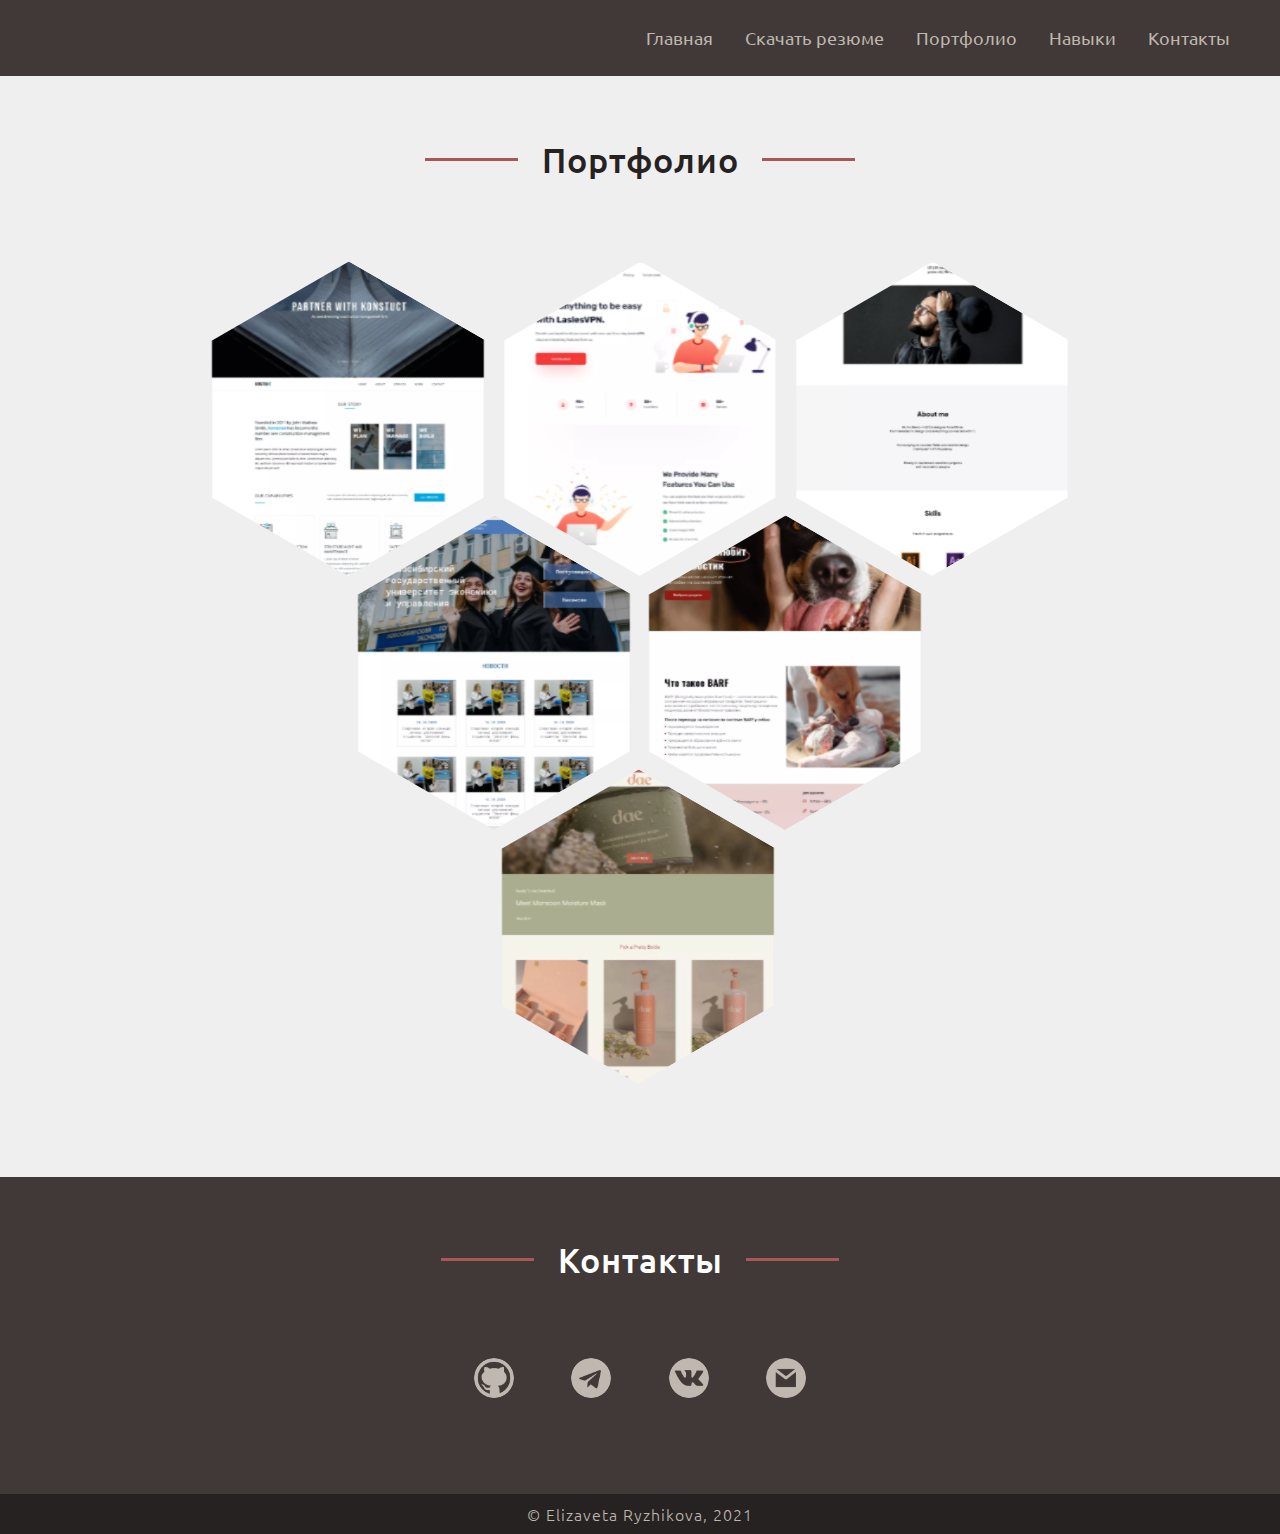
==== commit 358224f0: "fixed" ====
--- a/portfolio.html
+++ b/portfolio.html
@@ -89,6 +89,7 @@
 							</a>
 						</div>
 					</li>
+					<li class="hex"></li>
 					<li class="hex">
 						<div class="hexIn">
 							<a class="hexLink" href="https://jelsey1967.github.io/Dae/">
--- a/css/hexagons.css
+++ b/css/hexagons.css
@@ -21,8 +21,11 @@
   display:block;
   padding-bottom: 86.602%;  /* =  100 / tan(60) * 1.5 */
 }
-.hex:nth-child(3n+4){ /* first hexagon of even rows */
-   margin-left: 25%;  /* = width of .hex / 2  to indent even rows */
+.hex:nth-child(3n+4){
+   margin-left: 25%;
+}
+.hex:nth-child(7){
+   margin-left: 0%;
 }
 .hexIn{
   position: absolute;
@@ -58,7 +61,6 @@
 	display: flex;
 	align-items: center;
 	justify-content: center;
-	color: rgb(49, 49, 49);
 }
 
 /*** HEX CONTENT **********************************************************************/
